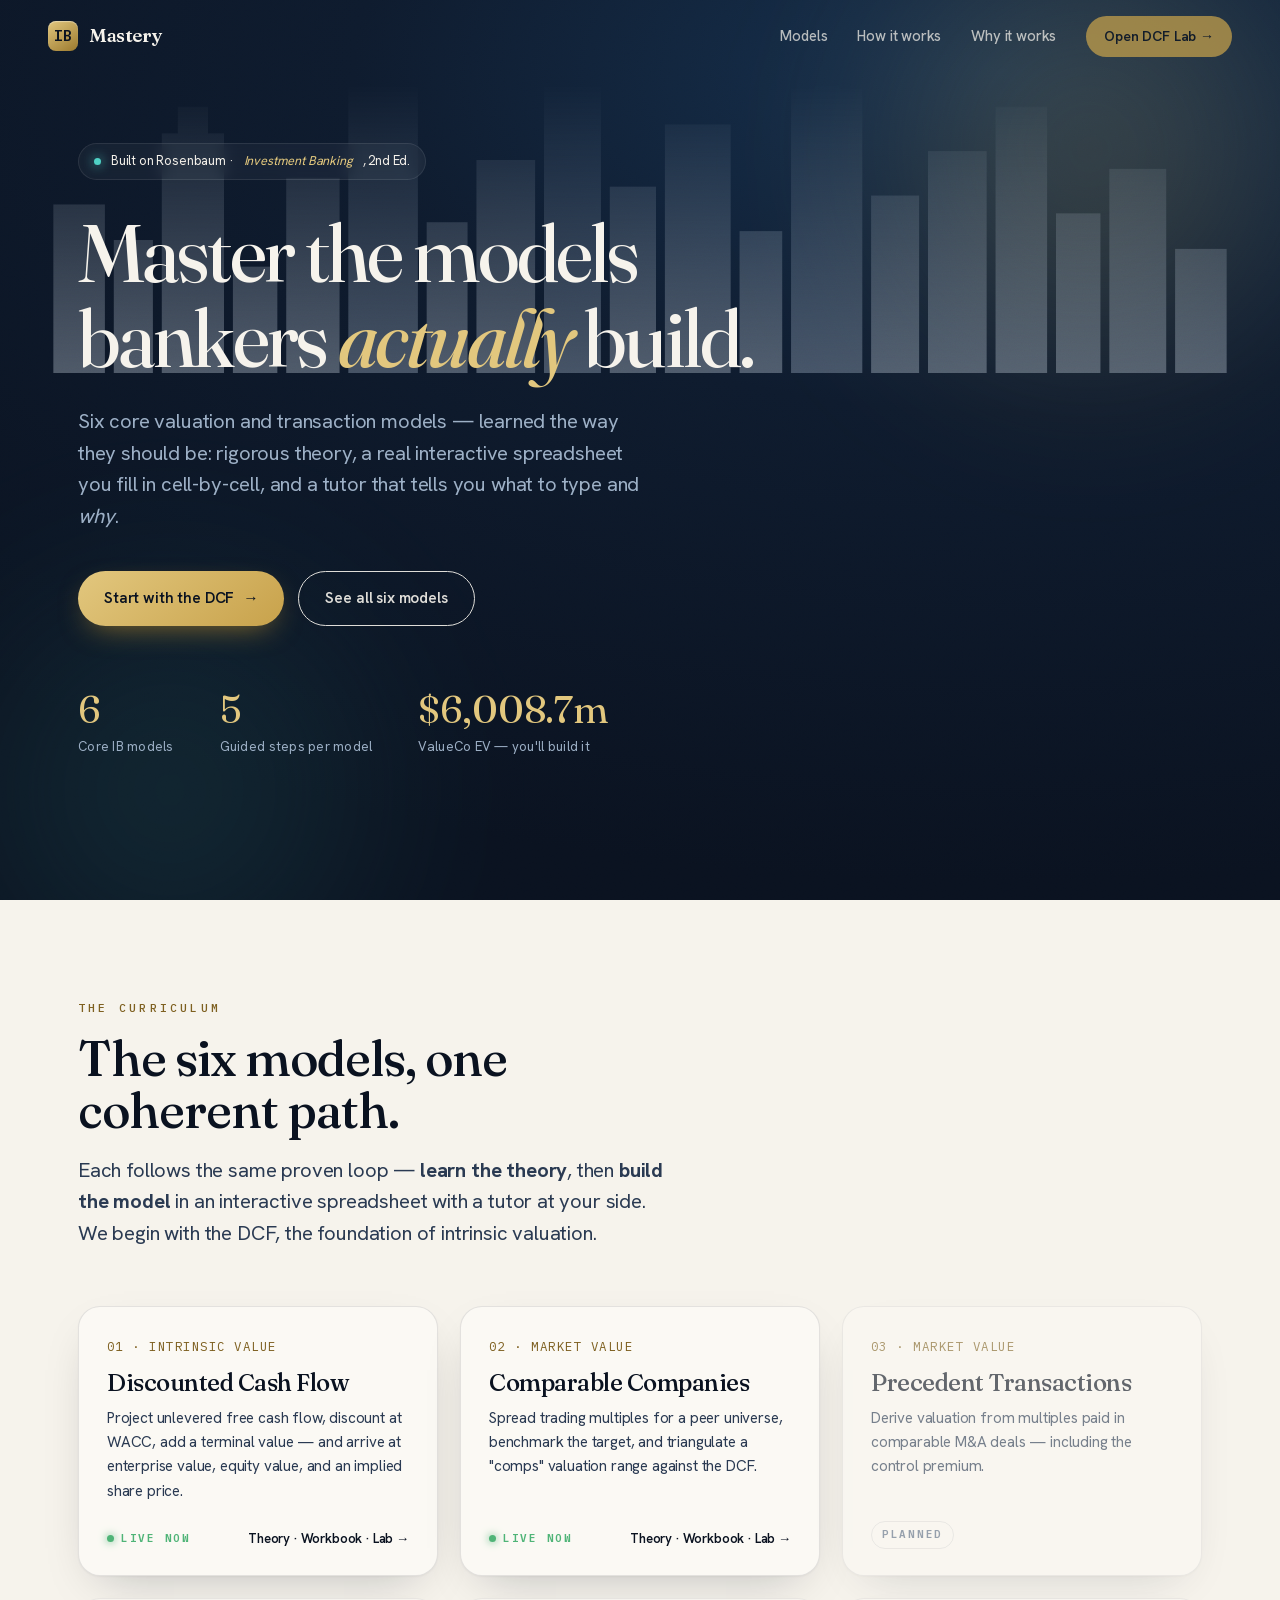
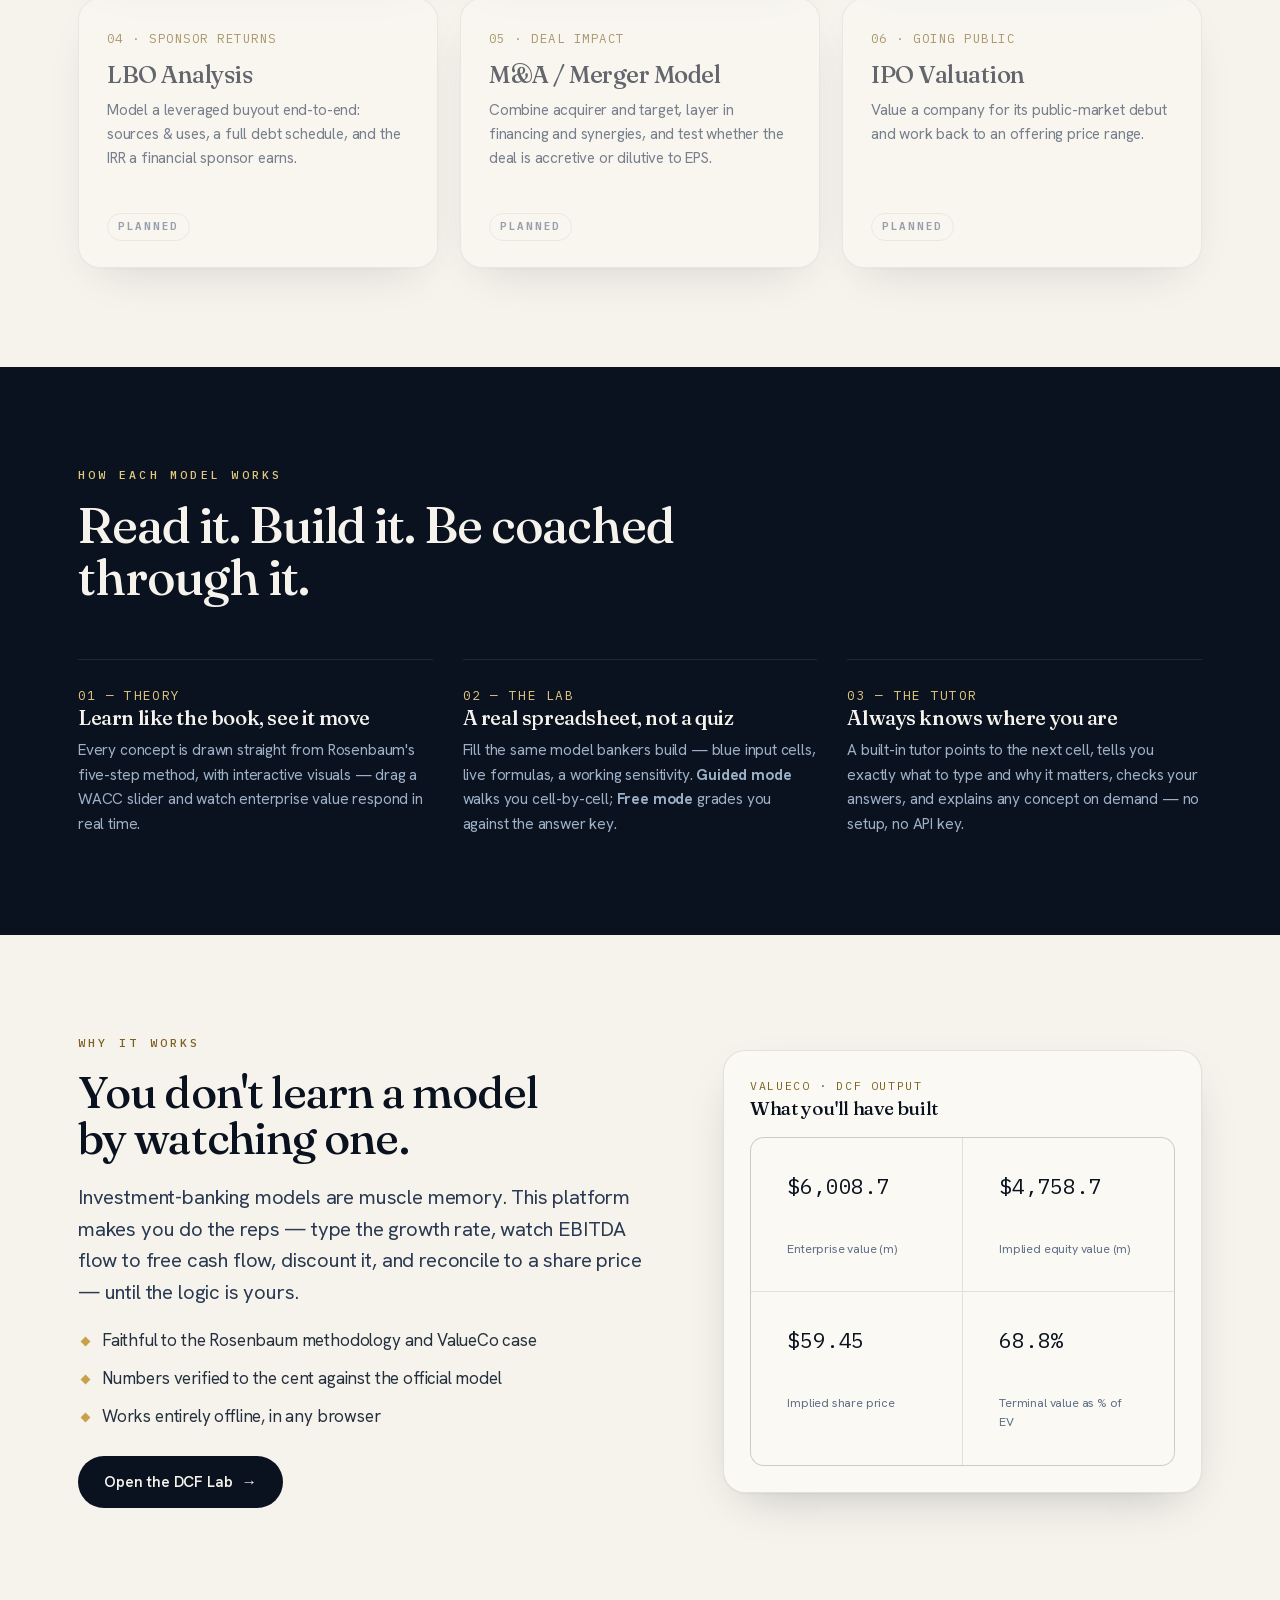
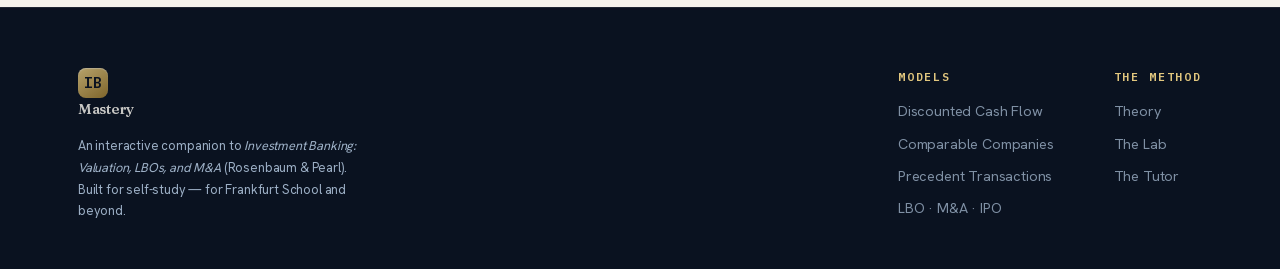
==== index.html @ d636195c "Publish ib-mastery-platform to GitHub Pages" ====
<!DOCTYPE html>
<html lang="en">
<head>
<meta charset="UTF-8" />
<meta name="viewport" content="width=device-width, initial-scale=1.0" />
<title>IB Mastery — Learn the Models of Investment Banking</title>
<meta name="description" content="An interactive way to master the six core investment-banking models from Rosenbaum — theory, a real interactive spreadsheet, and a built-in tutor." />
<link rel="stylesheet" href="assets/fonts/fonts.css">
<link rel="stylesheet" href="css/app.css">
<link rel="stylesheet" href="css/dcf.css">
</head>
<body>

<!-- NAV -->
<nav class="nav dark" id="nav">
  <a href="index.html" class="brand"><span class="mark">IB</span> Mastery</a>
  <div class="nav-links">
    <a href="#models">Models</a>
    <a href="#how">How it works</a>
    <a href="#about">Why it works</a>
    <a href="dcf.html" class="nav-cta">Open DCF Lab →</a>
  </div>
</nav>

<!-- HERO -->
<header class="hero">
  <div class="hero-glow g1"></div>
  <div class="hero-glow g2"></div>
  <!-- self-drawn financial-district skyline -->
  <svg class="hero-skyline" viewBox="0 0 1440 420" preserveAspectRatio="xMidYEnd slice" aria-hidden="true" style="opacity:.32">
    <g fill="#cfe0f2">
      <rect x="60"  y="230" width="58" height="190"/><rect x="128" y="270" width="44" height="150"/>
      <rect x="182" y="150" width="70" height="270"/><rect x="200" y="120" width="34" height="40"/>
      <rect x="262" y="300" width="50" height="120"/><rect x="322" y="200" width="60" height="220"/>
      <rect x="392" y="90"  width="78" height="330"/><rect x="420" y="50" width="22" height="50"/>
      <rect x="480" y="250" width="46" height="170"/><rect x="536" y="180" width="66" height="240"/>
      <rect x="612" y="40"  width="64" height="380"/><rect x="636" y="8" width="16" height="40"/>
      <rect x="686" y="210" width="52" height="210"/><rect x="748" y="140" width="74" height="280"/>
      <rect x="832" y="260" width="48" height="160"/><rect x="890" y="100" width="80" height="320"/>
      <rect x="916" y="64" width="28" height="44"/>
      <rect x="980" y="220" width="54" height="200"/><rect x="1044" y="170" width="66" height="250"/>
      <rect x="1120" y="120" width="58" height="300"/><rect x="1188" y="240" width="50" height="180"/>
      <rect x="1248" y="190" width="64" height="230"/><rect x="1322" y="280" width="58" height="140"/>
    </g>
    <g fill="#8fb4dc" opacity="0.5">
      <rect x="392" y="90" width="78" height="330"/><rect x="612" y="40" width="64" height="380"/>
      <rect x="890" y="100" width="80" height="320"/>
    </g>
  </svg>

  <div class="wrap">
    <div class="hero-tag reveal in"><span class="dot"></span> Built on Rosenbaum · <em style="font-style:italic;color:var(--gold-soft)">Investment Banking</em>, 2nd&nbsp;Ed.</div>
    <h1 class="display reveal in" data-delay="1">Master the models<br>bankers <em>actually</em> build.</h1>
    <p class="lead reveal in" data-delay="2">Six core valuation and transaction models — learned the way they should be: rigorous theory, a real interactive spreadsheet you fill in cell-by-cell, and a tutor that tells you what to type and <em>why</em>.</p>
    <div class="hero-actions reveal in" data-delay="3">
      <a href="dcf.html" class="btn btn-gold">Start with the DCF <span class="arrow">→</span></a>
      <a href="#models" class="btn btn-ghost">See all six models</a>
    </div>
    <div class="hero-stats reveal in" data-delay="4">
      <div class="hero-stat"><div class="n mono" data-count="6">6</div><div class="l">Core IB models</div></div>
      <div class="hero-stat"><div class="n mono" data-count="5">5</div><div class="l">Guided steps per model</div></div>
      <div class="hero-stat"><div class="n">$6,008.7m</div><div class="l">ValueCo EV — you'll build it</div></div>
    </div>
  </div>
</header>

<!-- MODELS -->
<section class="section" id="models">
  <div class="wrap">
    <div class="sec-head reveal">
      <div class="eyebrow">The curriculum</div>
      <h2>The six models, one coherent path.</h2>
      <p class="lead">Each follows the same proven loop — <strong>learn the theory</strong>, then <strong>build the model</strong> in an interactive spreadsheet with a tutor at your side. We begin with the DCF, the foundation of intrinsic valuation.</p>
    </div>

    <div class="grid-cards">
      <a class="card live reveal" href="dcf.html" data-delay="1">
        <div class="idx">01 · INTRINSIC VALUE</div>
        <h3>Discounted Cash Flow</h3>
        <p>Project unlevered free cash flow, discount at WACC, add a terminal value — and arrive at enterprise value, equity value, and an implied share price.</p>
        <div class="foot"><span class="tag-live">Live now</span><span>Theory · Workbook · Lab →</span></div>
      </a>
      <a class="card live reveal" href="comps.html" data-delay="2">
        <div class="idx">02 · MARKET VALUE</div>
        <h3>Comparable Companies</h3>
        <p>Spread trading multiples for a peer universe, benchmark the target, and triangulate a "comps" valuation range against the DCF.</p>
        <div class="foot"><span class="tag-live">Live now</span><span>Theory · Workbook · Lab →</span></div>
      </a>
      <div class="card soon reveal" data-delay="3">
        <div class="idx">03 · MARKET VALUE</div>
        <h3>Precedent Transactions</h3>
        <p>Derive valuation from multiples paid in comparable M&A deals — including the control premium.</p>
        <div class="foot"><span class="tag-soon">Planned</span></div>
      </div>
      <div class="card soon reveal" data-delay="4">
        <div class="idx">04 · SPONSOR RETURNS</div>
        <h3>LBO Analysis</h3>
        <p>Model a leveraged buyout end-to-end: sources & uses, a full debt schedule, and the IRR a financial sponsor earns.</p>
        <div class="foot"><span class="tag-soon">Planned</span></div>
      </div>
      <div class="card soon reveal" data-delay="5">
        <div class="idx">05 · DEAL IMPACT</div>
        <h3>M&A / Merger Model</h3>
        <p>Combine acquirer and target, layer in financing and synergies, and test whether the deal is accretive or dilutive to EPS.</p>
        <div class="foot"><span class="tag-soon">Planned</span></div>
      </div>
      <div class="card soon reveal" data-delay="6">
        <div class="idx">06 · GOING PUBLIC</div>
        <h3>IPO Valuation</h3>
        <p>Value a company for its public-market debut and work back to an offering price range.</p>
        <div class="foot"><span class="tag-soon">Planned</span></div>
      </div>
    </div>
  </div>
</section>

<!-- HOW IT WORKS (dark band) -->
<section class="section dark-band" id="how">
  <div class="wrap">
    <div class="sec-head reveal">
      <div class="eyebrow" style="color:var(--gold-soft)">How each model works</div>
      <h2>Read it. Build it. Be coached through it.</h2>
    </div>
    <div class="feat">
      <div class="item reveal" data-delay="1">
        <div class="num">01 — THEORY</div>
        <h4>Learn like the book, see it move</h4>
        <p>Every concept is drawn straight from Rosenbaum's five-step method, with interactive visuals — drag a WACC slider and watch enterprise value respond in real time.</p>
      </div>
      <div class="item reveal" data-delay="2">
        <div class="num">02 — THE LAB</div>
        <h4>A real spreadsheet, not a quiz</h4>
        <p>Fill the same model bankers build — blue input cells, live formulas, a working sensitivity. <strong>Guided mode</strong> walks you cell-by-cell; <strong>Free mode</strong> grades you against the answer key.</p>
      </div>
      <div class="item reveal" data-delay="3">
        <div class="num">03 — THE TUTOR</div>
        <h4>Always knows where you are</h4>
        <p>A built-in tutor points to the next cell, tells you exactly what to type and why it matters, checks your answers, and explains any concept on demand — no setup, no API key.</p>
      </div>
    </div>
  </div>
</section>

<!-- WHY / ABOUT -->
<section class="section" id="about">
  <div class="wrap" style="display:grid;grid-template-columns:1.1fr .9fr;gap:60px;align-items:center;">
    <div class="reveal">
      <div class="eyebrow">Why it works</div>
      <h2 style="font-size:clamp(1.9rem,3.6vw,2.8rem);margin:16px 0 20px;">You don't learn a model<br>by watching one.</h2>
      <p class="lead" style="margin-bottom:18px;">Investment-banking models are muscle memory. This platform makes you do the reps — type the growth rate, watch EBITDA flow to free cash flow, discount it, and reconcile to a share price — until the logic is yours.</p>
      <ul style="list-style:none;">
        <li style="position:relative;padding-left:24px;margin-bottom:11px;color:#25303f;"><span style="position:absolute;left:4px;top:11px;width:7px;height:7px;background:var(--gold);transform:rotate(45deg);"></span> Faithful to the Rosenbaum methodology and ValueCo case</li>
        <li style="position:relative;padding-left:24px;margin-bottom:11px;color:#25303f;"><span style="position:absolute;left:4px;top:11px;width:7px;height:7px;background:var(--gold);transform:rotate(45deg);"></span> Numbers verified to the cent against the official model</li>
        <li style="position:relative;padding-left:24px;margin-bottom:11px;color:#25303f;"><span style="position:absolute;left:4px;top:11px;width:7px;height:7px;background:var(--gold);transform:rotate(45deg);"></span> Works entirely offline, in any browser</li>
      </ul>
      <a href="dcf.html" class="btn btn-dark" style="margin-top:14px;">Open the DCF Lab <span class="arrow">→</span></a>
    </div>
    <div class="reveal" data-delay="2">
      <!-- candlestick / valuation motif -->
      <div class="widget" style="margin:0;">
        <div class="wh">ValueCo · DCF output</div>
        <h3 style="margin-bottom:18px;">What you'll have built</h3>
        <div class="valueco-strip" style="grid-template-columns:1fr 1fr;margin:0;">
          <div><div class="v">$6,008.7</div><div class="l">Enterprise value (m)</div></div>
          <div><div class="v">$4,758.7</div><div class="l">Implied equity value (m)</div></div>
          <div><div class="v">$59.45</div><div class="l">Implied share price</div></div>
          <div><div class="v">68.8%</div><div class="l">Terminal value as % of EV</div></div>
        </div>
      </div>
    </div>
  </div>
</section>

<!-- FOOTER -->
<footer class="footer" id="footer">
  <div class="wrap">
    <div>
      <a href="index.html" class="brand"><span class="mark">IB</span> Mastery</a>
      <small>An interactive companion to <em>Investment Banking: Valuation, LBOs, and M&A</em> (Rosenbaum & Pearl). Built for self-study — for Frankfurt School and beyond.</small>
    </div>
    <div class="cols">
      <div>
        <h5>Models</h5>
        <a href="dcf.html">Discounted Cash Flow</a>
        <a href="comps.html">Comparable Companies</a>
        <a href="#models">Precedent Transactions</a>
        <a href="#models">LBO · M&A · IPO</a>
      </div>
      <div>
        <h5>The method</h5>
        <a href="#how">Theory</a>
        <a href="#how">The Lab</a>
        <a href="#how">The Tutor</a>
      </div>
    </div>
  </div>
</footer>

<script src="js/site.js"></script>
</body>
</html>
---- assets/fonts/fonts.css ----
/* vietnamese */
@font-face {
  font-family: 'Fraunces';
  font-style: italic;
  font-weight: 400 500;
  font-display: swap;
  src: url(6NU58FyLNQOQZAnv9ZwNjucMHVn85Ni7emAe9lKqZTnbB-gzTK0K1ChjdfeQ7ZXk8kD6.woff2) format('woff2');
  unicode-range: U+0102-0103, U+0110-0111, U+0128-0129, U+0168-0169, U+01A0-01A1, U+01AF-01B0, U+0300-0301, U+0303-0304, U+0308-0309, U+0323, U+0329, U+1EA0-1EF9, U+20AB;
}
/* latin-ext */
@font-face {
  font-family: 'Fraunces';
  font-style: italic;
  font-weight: 400 500;
  font-display: swap;
  src: url(6NU58FyLNQOQZAnv9ZwNjucMHVn85Ni7emAe9lKqZTnbB-gzTK0K1ChjdPeQ7ZXk8kD6.woff2) format('woff2');
  unicode-range: U+0100-02BA, U+02BD-02C5, U+02C7-02CC, U+02CE-02D7, U+02DD-02FF, U+0304, U+0308, U+0329, U+1D00-1DBF, U+1E00-1E9F, U+1EF2-1EFF, U+2020, U+20A0-20AB, U+20AD-20C0, U+2113, U+2C60-2C7F, U+A720-A7FF;
}
/* latin */
@font-face {
  font-family: 'Fraunces';
  font-style: italic;
  font-weight: 400 500;
  font-display: swap;
  src: url(6NU58FyLNQOQZAnv9ZwNjucMHVn85Ni7emAe9lKqZTnbB-gzTK0K1ChjeveQ7ZXk8g.woff2) format('woff2');
  unicode-range: U+0000-00FF, U+0131, U+0152-0153, U+02BB-02BC, U+02C6, U+02DA, U+02DC, U+0304, U+0308, U+0329, U+2000-206F, U+20AC, U+2122, U+2191, U+2193, U+2212, U+2215, U+FEFF, U+FFFD;
}
/* vietnamese */
@font-face {
  font-family: 'Fraunces';
  font-style: normal;
  font-weight: 400 600;
  font-display: swap;
  src: url(6NU78FyLNQOQZAnv9bYEvDiIdE9Ea92uemAk_WBq8U_9v0c2Wa0KxCBTeP2Xz5fU8w.woff2) format('woff2');
  unicode-range: U+0102-0103, U+0110-0111, U+0128-0129, U+0168-0169, U+01A0-01A1, U+01AF-01B0, U+0300-0301, U+0303-0304, U+0308-0309, U+0323, U+0329, U+1EA0-1EF9, U+20AB;
}
/* latin-ext */
@font-face {
  font-family: 'Fraunces';
  font-style: normal;
  font-weight: 400 600;
  font-display: swap;
  src: url(6NU78FyLNQOQZAnv9bYEvDiIdE9Ea92uemAk_WBq8U_9v0c2Wa0KxCFTeP2Xz5fU8w.woff2) format('woff2');
  unicode-range: U+0100-02BA, U+02BD-02C5, U+02C7-02CC, U+02CE-02D7, U+02DD-02FF, U+0304, U+0308, U+0329, U+1D00-1DBF, U+1E00-1E9F, U+1EF2-1EFF, U+2020, U+20A0-20AB, U+20AD-20C0, U+2113, U+2C60-2C7F, U+A720-A7FF;
}
/* latin */
@font-face {
  font-family: 'Fraunces';
  font-style: normal;
  font-weight: 400 600;
  font-display: swap;
  src: url(6NU78FyLNQOQZAnv9bYEvDiIdE9Ea92uemAk_WBq8U_9v0c2Wa0KxC9TeP2Xz5c.woff2) format('woff2');
  unicode-range: U+0000-00FF, U+0131, U+0152-0153, U+02BB-02BC, U+02C6, U+02DA, U+02DC, U+0304, U+0308, U+0329, U+2000-206F, U+20AC, U+2122, U+2191, U+2193, U+2212, U+2215, U+FEFF, U+FFFD;
}
/* cyrillic-ext */
@font-face {
  font-family: 'Hanken Grotesk';
  font-style: normal;
  font-weight: 400;
  font-display: swap;
  src: url(ieVn2YZDLWuGJpnzaiwFXS9tYtpQ59CxCis4UvI.woff2) format('woff2');
  unicode-range: U+0460-052F, U+1C80-1C8A, U+20B4, U+2DE0-2DFF, U+A640-A69F, U+FE2E-FE2F;
}
/* vietnamese */
@font-face {
  font-family: 'Hanken Grotesk';
  font-style: normal;
  font-weight: 400;
  font-display: swap;
  src: url(ieVn2YZDLWuGJpnzaiwFXS9tYtpS59CxCis4UvI.woff2) format('woff2');
  unicode-range: U+0102-0103, U+0110-0111, U+0128-0129, U+0168-0169, U+01A0-01A1, U+01AF-01B0, U+0300-0301, U+0303-0304, U+0308-0309, U+0323, U+0329, U+1EA0-1EF9, U+20AB;
}
/* latin-ext */
@font-face {
  font-family: 'Hanken Grotesk';
  font-style: normal;
  font-weight: 400;
  font-display: swap;
  src: url(ieVn2YZDLWuGJpnzaiwFXS9tYtpT59CxCis4UvI.woff2) format('woff2');
  unicode-range: U+0100-02BA, U+02BD-02C5, U+02C7-02CC, U+02CE-02D7, U+02DD-02FF, U+0304, U+0308, U+0329, U+1D00-1DBF, U+1E00-1E9F, U+1EF2-1EFF, U+2020, U+20A0-20AB, U+20AD-20C0, U+2113, U+2C60-2C7F, U+A720-A7FF;
}
/* latin */
@font-face {
  font-family: 'Hanken Grotesk';
  font-style: normal;
  font-weight: 400;
  font-display: swap;
  src: url(ieVn2YZDLWuGJpnzaiwFXS9tYtpd59CxCis4.woff2) format('woff2');
  unicode-range: U+0000-00FF, U+0131, U+0152-0153, U+02BB-02BC, U+02C6, U+02DA, U+02DC, U+0304, U+0308, U+0329, U+2000-206F, U+20AC, U+2122, U+2191, U+2193, U+2212, U+2215, U+FEFF, U+FFFD;
}
/* cyrillic-ext */
@font-face {
  font-family: 'Hanken Grotesk';
  font-style: normal;
  font-weight: 500;
  font-display: swap;
  src: url(ieVn2YZDLWuGJpnzaiwFXS9tYtpQ59CxCis4UvI.woff2) format('woff2');
  unicode-range: U+0460-052F, U+1C80-1C8A, U+20B4, U+2DE0-2DFF, U+A640-A69F, U+FE2E-FE2F;
}
/* vietnamese */
@font-face {
  font-family: 'Hanken Grotesk';
  font-style: normal;
  font-weight: 500;
  font-display: swap;
  src: url(ieVn2YZDLWuGJpnzaiwFXS9tYtpS59CxCis4UvI.woff2) format('woff2');
  unicode-range: U+0102-0103, U+0110-0111, U+0128-0129, U+0168-0169, U+01A0-01A1, U+01AF-01B0, U+0300-0301, U+0303-0304, U+0308-0309, U+0323, U+0329, U+1EA0-1EF9, U+20AB;
}
/* latin-ext */
@font-face {
  font-family: 'Hanken Grotesk';
  font-style: normal;
  font-weight: 500;
  font-display: swap;
  src: url(ieVn2YZDLWuGJpnzaiwFXS9tYtpT59CxCis4UvI.woff2) format('woff2');
  unicode-range: U+0100-02BA, U+02BD-02C5, U+02C7-02CC, U+02CE-02D7, U+02DD-02FF, U+0304, U+0308, U+0329, U+1D00-1DBF, U+1E00-1E9F, U+1EF2-1EFF, U+2020, U+20A0-20AB, U+20AD-20C0, U+2113, U+2C60-2C7F, U+A720-A7FF;
}
/* latin */
@font-face {
  font-family: 'Hanken Grotesk';
  font-style: normal;
  font-weight: 500;
  font-display: swap;
  src: url(ieVn2YZDLWuGJpnzaiwFXS9tYtpd59CxCis4.woff2) format('woff2');
  unicode-range: U+0000-00FF, U+0131, U+0152-0153, U+02BB-02BC, U+02C6, U+02DA, U+02DC, U+0304, U+0308, U+0329, U+2000-206F, U+20AC, U+2122, U+2191, U+2193, U+2212, U+2215, U+FEFF, U+FFFD;
}
/* cyrillic-ext */
@font-face {
  font-family: 'Hanken Grotesk';
  font-style: normal;
  font-weight: 600;
  font-display: swap;
  src: url(ieVn2YZDLWuGJpnzaiwFXS9tYtpQ59CxCis4UvI.woff2) format('woff2');
  unicode-range: U+0460-052F, U+1C80-1C8A, U+20B4, U+2DE0-2DFF, U+A640-A69F, U+FE2E-FE2F;
}
/* vietnamese */
@font-face {
  font-family: 'Hanken Grotesk';
  font-style: normal;
  font-weight: 600;
  font-display: swap;
  src: url(ieVn2YZDLWuGJpnzaiwFXS9tYtpS59CxCis4UvI.woff2) format('woff2');
  unicode-range: U+0102-0103, U+0110-0111, U+0128-0129, U+0168-0169, U+01A0-01A1, U+01AF-01B0, U+0300-0301, U+0303-0304, U+0308-0309, U+0323, U+0329, U+1EA0-1EF9, U+20AB;
}
/* latin-ext */
@font-face {
  font-family: 'Hanken Grotesk';
  font-style: normal;
  font-weight: 600;
  font-display: swap;
  src: url(ieVn2YZDLWuGJpnzaiwFXS9tYtpT59CxCis4UvI.woff2) format('woff2');
  unicode-range: U+0100-02BA, U+02BD-02C5, U+02C7-02CC, U+02CE-02D7, U+02DD-02FF, U+0304, U+0308, U+0329, U+1D00-1DBF, U+1E00-1E9F, U+1EF2-1EFF, U+2020, U+20A0-20AB, U+20AD-20C0, U+2113, U+2C60-2C7F, U+A720-A7FF;
}
/* latin */
@font-face {
  font-family: 'Hanken Grotesk';
  font-style: normal;
  font-weight: 600;
  font-display: swap;
  src: url(ieVn2YZDLWuGJpnzaiwFXS9tYtpd59CxCis4.woff2) format('woff2');
  unicode-range: U+0000-00FF, U+0131, U+0152-0153, U+02BB-02BC, U+02C6, U+02DA, U+02DC, U+0304, U+0308, U+0329, U+2000-206F, U+20AC, U+2122, U+2191, U+2193, U+2212, U+2215, U+FEFF, U+FFFD;
}
/* cyrillic-ext */
@font-face {
  font-family: 'Hanken Grotesk';
  font-style: normal;
  font-weight: 700;
  font-display: swap;
  src: url(ieVn2YZDLWuGJpnzaiwFXS9tYtpQ59CxCis4UvI.woff2) format('woff2');
  unicode-range: U+0460-052F, U+1C80-1C8A, U+20B4, U+2DE0-2DFF, U+A640-A69F, U+FE2E-FE2F;
}
/* vietnamese */
@font-face {
  font-family: 'Hanken Grotesk';
  font-style: normal;
  font-weight: 700;
  font-display: swap;
  src: url(ieVn2YZDLWuGJpnzaiwFXS9tYtpS59CxCis4UvI.woff2) format('woff2');
  unicode-range: U+0102-0103, U+0110-0111, U+0128-0129, U+0168-0169, U+01A0-01A1, U+01AF-01B0, U+0300-0301, U+0303-0304, U+0308-0309, U+0323, U+0329, U+1EA0-1EF9, U+20AB;
}
/* latin-ext */
@font-face {
  font-family: 'Hanken Grotesk';
  font-style: normal;
  font-weight: 700;
  font-display: swap;
  src: url(ieVn2YZDLWuGJpnzaiwFXS9tYtpT59CxCis4UvI.woff2) format('woff2');
  unicode-range: U+0100-02BA, U+02BD-02C5, U+02C7-02CC, U+02CE-02D7, U+02DD-02FF, U+0304, U+0308, U+0329, U+1D00-1DBF, U+1E00-1E9F, U+1EF2-1EFF, U+2020, U+20A0-20AB, U+20AD-20C0, U+2113, U+2C60-2C7F, U+A720-A7FF;
}
/* latin */
@font-face {
  font-family: 'Hanken Grotesk';
  font-style: normal;
  font-weight: 700;
  font-display: swap;
  src: url(ieVn2YZDLWuGJpnzaiwFXS9tYtpd59CxCis4.woff2) format('woff2');
  unicode-range: U+0000-00FF, U+0131, U+0152-0153, U+02BB-02BC, U+02C6, U+02DA, U+02DC, U+0304, U+0308, U+0329, U+2000-206F, U+20AC, U+2122, U+2191, U+2193, U+2212, U+2215, U+FEFF, U+FFFD;
}
/* cyrillic-ext */
@font-face {
  font-family: 'IBM Plex Mono';
  font-style: normal;
  font-weight: 400;
  font-display: swap;
  src: url(-F63fjptAgt5VM-kVkqdyU8n1iIq131nj-otFQ.woff2) format('woff2');
  unicode-range: U+0460-052F, U+1C80-1C8A, U+20B4, U+2DE0-2DFF, U+A640-A69F, U+FE2E-FE2F;
}
/* cyrillic */
@font-face {
  font-family: 'IBM Plex Mono';
  font-style: normal;
  font-weight: 400;
  font-display: swap;
  src: url(-F63fjptAgt5VM-kVkqdyU8n1isq131nj-otFQ.woff2) format('woff2');
  unicode-range: U+0301, U+0400-045F, U+0490-0491, U+04B0-04B1, U+2116;
}
/* vietnamese */
@font-face {
  font-family: 'IBM Plex Mono';
  font-style: normal;
  font-weight: 400;
  font-display: swap;
  src: url(-F63fjptAgt5VM-kVkqdyU8n1iAq131nj-otFQ.woff2) format('woff2');
  unicode-range: U+0102-0103, U+0110-0111, U+0128-0129, U+0168-0169, U+01A0-01A1, U+01AF-01B0, U+0300-0301, U+0303-0304, U+0308-0309, U+0323, U+0329, U+1EA0-1EF9, U+20AB;
}
/* latin-ext */
@font-face {
  font-family: 'IBM Plex Mono';
  font-style: normal;
  font-weight: 400;
  font-display: swap;
  src: url(-F63fjptAgt5VM-kVkqdyU8n1iEq131nj-otFQ.woff2) format('woff2');
  unicode-range: U+0100-02BA, U+02BD-02C5, U+02C7-02CC, U+02CE-02D7, U+02DD-02FF, U+0304, U+0308, U+0329, U+1D00-1DBF, U+1E00-1E9F, U+1EF2-1EFF, U+2020, U+20A0-20AB, U+20AD-20C0, U+2113, U+2C60-2C7F, U+A720-A7FF;
}
/* latin */
@font-face {
  font-family: 'IBM Plex Mono';
  font-style: normal;
  font-weight: 400;
  font-display: swap;
  src: url(-F63fjptAgt5VM-kVkqdyU8n1i8q131nj-o.woff2) format('woff2');
  unicode-range: U+0000-00FF, U+0131, U+0152-0153, U+02BB-02BC, U+02C6, U+02DA, U+02DC, U+0304, U+0308, U+0329, U+2000-206F, U+20AC, U+2122, U+2191, U+2193, U+2212, U+2215, U+FEFF, U+FFFD;
}
/* cyrillic-ext */
@font-face {
  font-family: 'IBM Plex Mono';
  font-style: normal;
  font-weight: 500;
  font-display: swap;
  src: url(-F6qfjptAgt5VM-kVkqdyU8n3twJwl1FgsAXHNlYzg.woff2) format('woff2');
  unicode-range: U+0460-052F, U+1C80-1C8A, U+20B4, U+2DE0-2DFF, U+A640-A69F, U+FE2E-FE2F;
}
/* cyrillic */
@font-face {
  font-family: 'IBM Plex Mono';
  font-style: normal;
  font-weight: 500;
  font-display: swap;
  src: url(-F6qfjptAgt5VM-kVkqdyU8n3twJwlRFgsAXHNlYzg.woff2) format('woff2');
  unicode-range: U+0301, U+0400-045F, U+0490-0491, U+04B0-04B1, U+2116;
}
/* vietnamese */
@font-face {
  font-family: 'IBM Plex Mono';
  font-style: normal;
  font-weight: 500;
  font-display: swap;
  src: url(-F6qfjptAgt5VM-kVkqdyU8n3twJwl9FgsAXHNlYzg.woff2) format('woff2');
  unicode-range: U+0102-0103, U+0110-0111, U+0128-0129, U+0168-0169, U+01A0-01A1, U+01AF-01B0, U+0300-0301, U+0303-0304, U+0308-0309, U+0323, U+0329, U+1EA0-1EF9, U+20AB;
}
/* latin-ext */
@font-face {
  font-family: 'IBM Plex Mono';
  font-style: normal;
  font-weight: 500;
  font-display: swap;
  src: url(-F6qfjptAgt5VM-kVkqdyU8n3twJwl5FgsAXHNlYzg.woff2) format('woff2');
  unicode-range: U+0100-02BA, U+02BD-02C5, U+02C7-02CC, U+02CE-02D7, U+02DD-02FF, U+0304, U+0308, U+0329, U+1D00-1DBF, U+1E00-1E9F, U+1EF2-1EFF, U+2020, U+20A0-20AB, U+20AD-20C0, U+2113, U+2C60-2C7F, U+A720-A7FF;
}
/* latin */
@font-face {
  font-family: 'IBM Plex Mono';
  font-style: normal;
  font-weight: 500;
  font-display: swap;
  src: url(-F6qfjptAgt5VM-kVkqdyU8n3twJwlBFgsAXHNk.woff2) format('woff2');
  unicode-range: U+0000-00FF, U+0131, U+0152-0153, U+02BB-02BC, U+02C6, U+02DA, U+02DC, U+0304, U+0308, U+0329, U+2000-206F, U+20AC, U+2122, U+2191, U+2193, U+2212, U+2215, U+FEFF, U+FFFD;
}
/* cyrillic-ext */
@font-face {
  font-family: 'IBM Plex Mono';
  font-style: normal;
  font-weight: 600;
  font-display: swap;
  src: url(-F6qfjptAgt5VM-kVkqdyU8n3vAOwl1FgsAXHNlYzg.woff2) format('woff2');
  unicode-range: U+0460-052F, U+1C80-1C8A, U+20B4, U+2DE0-2DFF, U+A640-A69F, U+FE2E-FE2F;
}
/* cyrillic */
@font-face {
  font-family: 'IBM Plex Mono';
  font-style: normal;
  font-weight: 600;
  font-display: swap;
  src: url(-F6qfjptAgt5VM-kVkqdyU8n3vAOwlRFgsAXHNlYzg.woff2) format('woff2');
  unicode-range: U+0301, U+0400-045F, U+0490-0491, U+04B0-04B1, U+2116;
}
/* vietnamese */
@font-face {
  font-family: 'IBM Plex Mono';
  font-style: normal;
  font-weight: 600;
  font-display: swap;
  src: url(-F6qfjptAgt5VM-kVkqdyU8n3vAOwl9FgsAXHNlYzg.woff2) format('woff2');
  unicode-range: U+0102-0103, U+0110-0111, U+0128-0129, U+0168-0169, U+01A0-01A1, U+01AF-01B0, U+0300-0301, U+0303-0304, U+0308-0309, U+0323, U+0329, U+1EA0-1EF9, U+20AB;
}
/* latin-ext */
@font-face {
  font-family: 'IBM Plex Mono';
  font-style: normal;
  font-weight: 600;
  font-display: swap;
  src: url(-F6qfjptAgt5VM-kVkqdyU8n3vAOwl5FgsAXHNlYzg.woff2) format('woff2');
  unicode-range: U+0100-02BA, U+02BD-02C5, U+02C7-02CC, U+02CE-02D7, U+02DD-02FF, U+0304, U+0308, U+0329, U+1D00-1DBF, U+1E00-1E9F, U+1EF2-1EFF, U+2020, U+20A0-20AB, U+20AD-20C0, U+2113, U+2C60-2C7F, U+A720-A7FF;
}
/* latin */
@font-face {
  font-family: 'IBM Plex Mono';
  font-style: normal;
  font-weight: 600;
  font-display: swap;
  src: url(-F6qfjptAgt5VM-kVkqdyU8n3vAOwlBFgsAXHNk.woff2) format('woff2');
  unicode-range: U+0000-00FF, U+0131, U+0152-0153, U+02BB-02BC, U+02C6, U+02DA, U+02DC, U+0304, U+0308, U+0329, U+2000-206F, U+20AC, U+2122, U+2191, U+2193, U+2212, U+2215, U+FEFF, U+FFFD;
}
---- css/app.css ----
/* ============================================================================
   IB MASTERY — Design System
   Aesthetic: Institutional finance / editorial. Deep midnight navy paper,
   champagne-gold accent, cool slate, signal cyan for "live" data.
   Type: Fraunces (display serif) · Hanken Grotesk (UI/body) · IBM Plex Mono (figures)
   ========================================================================== */

:root {
  /* Core palette */
  --ink:        #0A1220;   /* near-black navy */
  --navy:       #0E1B2E;   /* deep panel navy */
  --navy-2:     #13263E;   /* raised navy */
  --slate:      #2A3A52;
  --slate-soft: #5C6E86;
  --mist:       #9DB0C6;
  --paper:      #F6F3EC;   /* warm paper */
  --paper-2:    #FBF9F4;
  --line:       rgba(255,255,255,0.09);
  --line-dk:    rgba(10,18,32,0.10);

  /* Accents */
  --gold:       #C8A24B;   /* champagne gold */
  --gold-soft:  #E2C77E;
  --gold-deep:  #9C7A2E;
  --gold-text:  #7E6020;   /* AA-contrast gold (5.3:1 on paper) for small text labels */
  --cyan:       #4FD1C5;   /* signal / live data */
  --green:      #4FB477;   /* correct */
  --red:        #E0605E;   /* incorrect */
  --blue-input: #155CC2;   /* "input cell" blue, Excel convention */

  /* Type */
  --f-display: "Fraunces", "Iowan Old Style", Georgia, serif;
  --f-body:    "Hanken Grotesk", -apple-system, "Helvetica Neue", sans-serif;
  --f-mono:    "IBM Plex Mono", "SF Mono", ui-monospace, monospace;

  /* Spacing & motion */
  --r-sm: 8px;  --r-md: 14px;  --r-lg: 22px;  --r-xl: 32px;
  --ease: cubic-bezier(0.22, 0.61, 0.36, 1);
  --ease-out: cubic-bezier(0.16, 1, 0.3, 1);
  --maxw: 1180px;
  --shadow-card: 0 1px 2px rgba(8,15,30,.04), 0 18px 48px -22px rgba(8,15,30,.28);
  --shadow-float: 0 30px 80px -30px rgba(8,15,30,.55);
}

* { box-sizing: border-box; margin: 0; padding: 0; }
html { scroll-behavior: smooth; -webkit-text-size-adjust: 100%; }
body {
  font-family: var(--f-body);
  background: var(--paper);
  color: var(--ink);
  line-height: 1.6;
  font-size: 17px;
  letter-spacing: -0.01em;
  -webkit-font-smoothing: antialiased;
  text-rendering: optimizeLegibility;
  overflow-x: hidden;
}
img { max-width: 100%; display: block; }
a { color: inherit; text-decoration: none; }
::selection { background: var(--gold); color: var(--ink); }
:focus-visible { outline: 2px solid var(--cyan); outline-offset: 2px; border-radius: 2px; }

/* Scrollbar */
::-webkit-scrollbar { width: 11px; height: 11px; }
::-webkit-scrollbar-track { background: transparent; }
::-webkit-scrollbar-thumb { background: var(--slate-soft); border-radius: 20px; border: 3px solid var(--paper); }

/* ---- Typography ------------------------------------------------------- */
h1,h2,h3,h4 { font-family: var(--f-display); font-weight: 500; line-height: 1.04; letter-spacing: -0.02em; }
.display { font-size: clamp(2.6rem, 6.4vw, 5.4rem); font-weight: 460; letter-spacing: -0.035em; }
.eyebrow {
  font-family: var(--f-mono); font-size: .72rem; letter-spacing: .28em;
  text-transform: uppercase; color: var(--gold-text); font-weight: 500;
}
.mono { font-family: var(--f-mono); font-variant-numeric: tabular-nums; }
.lead { font-size: clamp(1.05rem,1.6vw,1.32rem); color: var(--slate); line-height: 1.55; }

/* ---- Layout ----------------------------------------------------------- */
.wrap { width: 100%; max-width: var(--maxw); margin: 0 auto; padding: 0 28px; }
.section { padding: clamp(64px, 11vh, 140px) 0; }
.center { text-align: center; }

/* ---- Top navigation --------------------------------------------------- */
.nav {
  position: fixed; top: 0; left: 0; right: 0; z-index: 100;
  display: flex; align-items: center; justify-content: space-between;
  padding: 16px clamp(20px, 4vw, 48px);
  transition: background .4s var(--ease), border-color .4s, backdrop-filter .4s;
  border-bottom: 1px solid transparent;
}
.nav.scrolled {
  background: rgba(246,243,236,.82); backdrop-filter: saturate(180%) blur(20px);
  border-bottom: 1px solid var(--line-dk);
}
.nav.dark { color: var(--paper); }
.nav.dark.scrolled { background: rgba(10,18,32,.72); border-bottom: 1px solid var(--line); }
.brand { display: flex; align-items: center; gap: 11px; font-family: var(--f-display); font-size: 1.18rem; font-weight: 600; letter-spacing: -.02em; }
.brand .mark {
  width: 30px; height: 30px; border-radius: 8px; display: grid; place-items: center;
  background: linear-gradient(145deg, var(--gold-soft), var(--gold-deep));
  color: var(--ink); font-family: var(--f-mono); font-weight: 700; font-size: .92rem;
  box-shadow: inset 0 1px 1px rgba(255,255,255,.4);
}
.nav-links { display: flex; gap: 30px; align-items: center; font-size: .92rem; font-weight: 500; }
.nav-links a { opacity: .72; transition: opacity .2s; }
.nav-links a:hover { opacity: 1; }
.nav-cta {
  padding: 9px 18px; border-radius: 100px; background: var(--ink); color: var(--paper);
  font-weight: 600; font-size: .88rem; transition: transform .2s var(--ease), box-shadow .2s;
}
.nav.dark .nav-cta { background: var(--gold); color: var(--ink); }
.nav-cta:hover { transform: translateY(-1px); box-shadow: 0 8px 20px -8px rgba(0,0,0,.4); }

/* ---- Buttons ---------------------------------------------------------- */
.btn {
  display: inline-flex; align-items: center; gap: 9px; cursor: pointer; border: none;
  font-family: var(--f-body); font-weight: 600; font-size: .96rem; letter-spacing: -.01em;
  padding: 14px 26px; border-radius: 100px; transition: transform .22s var(--ease), box-shadow .22s, background .22s;
}
.btn-gold { background: linear-gradient(140deg, var(--gold-soft), var(--gold)); color: var(--ink); box-shadow: 0 10px 30px -12px var(--gold-deep); }
.btn-gold:hover { transform: translateY(-2px); box-shadow: 0 16px 40px -14px var(--gold-deep); }
.btn-dark { background: var(--ink); color: var(--paper); }
.btn-dark:hover { transform: translateY(-2px); box-shadow: var(--shadow-float); }
.btn-ghost { background: transparent; color: currentColor; border: 1px solid currentColor; opacity: .9; }
.btn-ghost:hover { background: rgba(0,0,0,.05); opacity: 1; }
.btn .arrow { transition: transform .25s var(--ease); }
.btn:hover .arrow { transform: translateX(4px); }

/* ============================ HERO (dark) ============================== */
.hero {
  position: relative; min-height: 100vh; display: flex; align-items: center;
  background: radial-gradient(120% 90% at 78% 8%, #16314f 0%, var(--navy) 42%, var(--ink) 100%);
  color: var(--paper); overflow: hidden;
}
.hero::after { /* grain */
  content: ""; position: absolute; inset: 0; pointer-events: none; opacity: .05; mix-blend-mode: overlay;
  background-image: url("data:image/svg+xml,%3Csvg xmlns='http://www.w3.org/2000/svg' width='160' height='160'%3E%3Cfilter id='n'%3E%3CfeTurbulence type='fractalNoise' baseFrequency='0.85' numOctaves='3'/%3E%3C/filter%3E%3Crect width='100%25' height='100%25' filter='url(%23n)'/%3E%3C/svg%3E");
}
.hero-skyline {
  position: absolute; inset: 0; background-size: cover; background-position: center bottom;
  opacity: .26; mask-image: linear-gradient(to top, #000 0%, transparent 78%);
  -webkit-mask-image: linear-gradient(to top, #000 0%, transparent 78%);
  filter: saturate(.6) contrast(1.05);
}
.hero-glow { position: absolute; width: 620px; height: 620px; border-radius: 50%; filter: blur(80px); opacity: .5; }
.hero-glow.g1 { background: radial-gradient(circle, rgba(200,162,75,.5), transparent 65%); top: -160px; right: -120px; }
.hero-glow.g2 { background: radial-gradient(circle, rgba(79,209,197,.28), transparent 65%); bottom: -200px; left: -140px; }
.hero .wrap { position: relative; z-index: 2; }
.hero-tag {
  display: inline-flex; align-items: center; gap: 10px; padding: 7px 15px; border-radius: 100px;
  border: 1px solid var(--line); background: rgba(255,255,255,.04); font-size: .8rem; margin-bottom: 30px;
  backdrop-filter: blur(8px);
}
.hero-tag .dot { width: 7px; height: 7px; border-radius: 50%; background: var(--cyan); box-shadow: 0 0 12px var(--cyan); animation: pulse 2.4s infinite; }
@keyframes pulse { 0%,100%{opacity:1} 50%{opacity:.35} }
.hero h1 { max-width: 14ch; margin-bottom: 26px; }
.hero h1 em { font-style: italic; color: var(--gold-soft); }
.hero .lead { color: var(--mist); max-width: 52ch; margin-bottom: 38px; }
.hero-actions { display: flex; gap: 14px; flex-wrap: wrap; }
.hero-stats { display: flex; gap: 46px; margin-top: 64px; flex-wrap: wrap; }
.hero-stat .n { font-family: var(--f-display); font-size: 2.4rem; color: var(--gold-soft); line-height: 1; }
.hero-stat .l { font-size: .82rem; color: var(--mist); margin-top: 8px; letter-spacing: .02em; }

/* Reveal animation utility */
.reveal { opacity: 0; transform: translateY(26px); transition: opacity .9s var(--ease-out), transform .9s var(--ease-out); }
.reveal.in { opacity: 1; transform: none; }
[data-delay="1"]{transition-delay:.08s}[data-delay="2"]{transition-delay:.16s}
[data-delay="3"]{transition-delay:.24s}[data-delay="4"]{transition-delay:.32s}
[data-delay="5"]{transition-delay:.4s}[data-delay="6"]{transition-delay:.48s}

/* ============================ MODEL CARDS ============================== */
.sec-head { max-width: 60ch; margin-bottom: 56px; }
.sec-head h2 { font-size: clamp(2rem, 4vw, 3.1rem); margin: 16px 0 18px; }
.grid-cards { display: grid; grid-template-columns: repeat(3, 1fr); gap: 22px; }
.card {
  position: relative; background: var(--paper-2); border: 1px solid var(--line-dk); border-radius: var(--r-lg);
  padding: 30px 28px 26px; overflow: hidden; transition: transform .35s var(--ease), box-shadow .35s, border-color .35s;
  box-shadow: var(--shadow-card); display: flex; flex-direction: column; min-height: 270px;
}
.card.live { cursor: pointer; }
.card.live:hover { transform: translateY(-6px); box-shadow: 0 30px 60px -28px rgba(8,15,30,.4); border-color: rgba(200,162,75,.5); }
.card.soon { opacity: .62; }
.card .idx { font-family: var(--f-mono); font-size: .78rem; color: var(--gold-text); letter-spacing: .12em; }
.card h3 { font-size: 1.5rem; margin: 14px 0 10px; }
.card p { font-size: .95rem; color: var(--slate); flex: 1; }
.card .foot { display: flex; align-items: center; justify-content: space-between; margin-top: 20px; font-size: .82rem; font-weight: 600; }
.tag-soon { font-family: var(--f-mono); font-size: .68rem; letter-spacing: .16em; text-transform: uppercase; color: var(--slate-soft); border: 1px solid var(--line-dk); padding: 4px 10px; border-radius: 100px; }
.tag-live { font-family: var(--f-mono); font-size: .68rem; letter-spacing: .16em; text-transform: uppercase; color: var(--green); display: inline-flex; gap: 7px; align-items: center; }
.tag-live::before { content: ""; width: 7px; height: 7px; border-radius: 50%; background: var(--green); box-shadow: 0 0 8px var(--green); }
.card-glyph { position: absolute; top: 20px; right: 22px; width: 42px; height: 42px; opacity: .9; }

.dark-band { background: var(--ink); color: var(--paper); }
.dark-band .sec-head h2 { color: var(--paper); }
.dark-band .lead { color: var(--mist); }

/* Feature rows */
.feat { display: grid; grid-template-columns: repeat(3,1fr); gap: 30px; }
.feat .item { padding-top: 26px; border-top: 1px solid var(--line); }
.dark-band .feat .item { border-color: var(--line); }
.feat .item h4 { font-size: 1.28rem; margin-bottom: 10px; }
.feat .item p { color: var(--mist); font-size: .96rem; }
.feat .num { font-family: var(--f-mono); font-size: .8rem; color: var(--gold-soft); letter-spacing: .1em; }

/* Footer */
.footer { background: var(--ink); color: var(--mist); padding: 60px 0 40px; border-top: 1px solid var(--line); }
.footer .wrap { display: flex; justify-content: space-between; gap: 30px; flex-wrap: wrap; align-items: flex-start; }
.footer .brand { color: var(--paper); margin-bottom: 14px; }
.footer small { font-size: .8rem; line-height: 1.7; display: block; max-width: 40ch; }
.footer .cols { display: flex; gap: 60px; flex-wrap: wrap; }
.footer h5 { font-family: var(--f-mono); font-size: .72rem; letter-spacing: .16em; text-transform: uppercase; color: var(--gold-soft); margin-bottom: 14px; }
.footer a { display: block; font-size: .9rem; margin-bottom: 9px; opacity: .8; }
.footer a:hover { opacity: 1; color: var(--paper); }

/* ---- Responsive ------------------------------------------------------- */
@media (max-width: 900px) {
  .grid-cards, .feat { grid-template-columns: 1fr 1fr; }
  .nav-links a:not(.nav-cta) { display: none; }
}
@media (max-width: 620px) {
  body { font-size: 16px; }
  .grid-cards, .feat { grid-template-columns: 1fr; }
  .hero-stats { gap: 28px; }
  .wrap { padding: 0 20px; }
}

/* ---- Reduced motion ---- */
@media (prefers-reduced-motion: reduce) {
  *, *::before, *::after {
    animation-duration: .001ms !important;
    animation-iteration-count: 1 !important;
    transition-duration: .001ms !important;
    scroll-behavior: auto !important;
  }
  .reveal { opacity: 1 !important; transform: none !important; }
}
---- css/dcf.css ----
/* ============================================================================
   DCF MODULE — theory reader, interactive spreadsheet, AI tutor
   ========================================================================== */

/* Sub-nav / module tabs */
.mod-bar {
  position: fixed; top: 0; left: 0; right: 0; z-index: 90;
  background: rgba(10,18,32,.86); backdrop-filter: blur(18px) saturate(160%);
  border-bottom: 1px solid var(--line); color: var(--paper);
}
.mod-bar .row { display: flex; align-items: center; justify-content: space-between; padding: 12px clamp(20px,4vw,48px); gap: 20px; }
.mod-title { display: flex; align-items: center; gap: 13px; font-family: var(--f-display); font-size: 1.06rem; }
.mod-title .back { width: 32px; height: 32px; border-radius: 9px; border: 1px solid var(--line); display: grid; place-items: center; transition: background .2s; }
.mod-title .back:hover { background: rgba(255,255,255,.08); }
.mod-title .chip { font-family: var(--f-mono); font-size: .66rem; letter-spacing: .14em; color: var(--gold-soft); border: 1px solid rgba(200,162,75,.4); padding: 3px 8px; border-radius: 6px; }
.mod-tabs { display: flex; gap: 4px; background: rgba(255,255,255,.05); padding: 4px; border-radius: 100px; }
.mod-tabs button {
  font-family: var(--f-body); font-weight: 600; font-size: .86rem; color: var(--mist); cursor: pointer;
  background: transparent; border: none; padding: 8px 20px; border-radius: 100px; transition: all .25s var(--ease);
}
.mod-tabs button.active { background: var(--gold); color: var(--ink); }
.mod-tabs button:not(.active):hover { color: var(--paper); }

/* Progress meter */
.mod-progress { height: 2px; background: rgba(255,255,255,.08); }
.mod-progress .bar { height: 100%; width: 0; background: linear-gradient(90deg, var(--gold-soft), var(--cyan)); transition: width .4s var(--ease); }

main.module { padding-top: 96px; }
.pane { display: none; }
.pane.active { display: block; animation: fade .5s var(--ease-out); }
@keyframes fade { from { opacity: 0; transform: translateY(10px); } to { opacity: 1; } }

/* ====================== THEORY READER ====================== */
.theory { max-width: 820px; margin: 0 auto; padding: 30px 28px 120px; }
.theory .lede { font-family: var(--f-display); font-size: clamp(1.5rem,3vw,2.1rem); line-height: 1.28; color: var(--ink); margin: 10px 0 40px; font-weight: 420; }
.theory .lede em { font-style: italic; color: var(--gold-deep); }

.step-rail { display: flex; gap: 8px; margin: 0 auto 50px; max-width: 820px; padding: 0 28px; flex-wrap: wrap; }
.step-pill {
  flex: 1; min-width: 120px; padding: 12px 14px; border-radius: var(--r-md); border: 1px solid var(--line-dk);
  background: var(--paper-2); cursor: pointer; transition: all .25s var(--ease);
  text-align: left; font-family: inherit; color: inherit;
}
.step-pill:focus-visible { outline: 2px solid var(--gold); outline-offset: 2px; }
.cell-input input:focus-visible { outline: 2px solid var(--gold); outline-offset: -2px; }
.step-pill .k { font-family: var(--f-mono); font-size: .68rem; color: var(--gold-text); letter-spacing: .1em; }
.step-pill .t { font-size: .82rem; font-weight: 600; margin-top: 4px; line-height: 1.25; }
.step-pill:hover, .step-pill.on { border-color: var(--gold); box-shadow: 0 8px 24px -14px var(--gold-deep); transform: translateY(-2px); }

.chapter { scroll-margin-top: 120px; margin-bottom: 70px; }
.chapter > .kicker { display: flex; align-items: center; gap: 14px; margin-bottom: 20px; }
.chapter .step-no {
  width: 46px; height: 46px; flex: none; border-radius: 12px; display: grid; place-items: center;
  background: linear-gradient(145deg, var(--navy-2), var(--ink)); color: var(--gold-soft);
  font-family: var(--f-display); font-size: 1.3rem;
}
.chapter h2 { font-size: clamp(1.7rem,3.4vw,2.5rem); }
.chapter h3 { font-size: 1.3rem; margin: 34px 0 12px; }
.chapter p { margin-bottom: 18px; color: #25303f; }
.chapter p strong { color: var(--ink); }
.theory ul { margin: 0 0 20px 4px; list-style: none; }
.theory ul li { position: relative; padding-left: 24px; margin-bottom: 11px; color: #25303f; }
.theory ul li::before { content: ""; position: absolute; left: 4px; top: 11px; width: 7px; height: 7px; border-radius: 2px; background: var(--gold); transform: rotate(45deg); }

/* Formula block */
.formula {
  background: var(--ink); color: var(--paper); border-radius: var(--r-md); padding: 22px 26px; margin: 24px 0;
  font-family: var(--f-mono); font-size: 1.02rem; position: relative; overflow-x: auto;
  border: 1px solid var(--line); box-shadow: var(--shadow-card);
}
.formula .lbl { font-size: .66rem; letter-spacing: .18em; text-transform: uppercase; color: var(--gold-soft); margin-bottom: 12px; }
.formula .eq { font-size: 1.12rem; line-height: 1.9; }
.formula .eq .v { color: var(--cyan); }
/* KaTeX inside formula blocks: left-aligned, paper-coloured, comfortable size */
.formula .katex-display { margin: .25em 0; text-align: left; overflow-x: auto; overflow-y: hidden; padding-bottom: 2px; }
.formula .katex-display > .katex { text-align: left; white-space: nowrap; }
.formula .katex { color: var(--paper); font-size: 1.3em; }
.formula .note { color: var(--mist); font-size: .82rem; margin-top: 12px; font-family: var(--f-body); }

/* Callout / "Banker's note" */
.callout { border-left: 3px solid var(--gold); background: linear-gradient(100deg, rgba(200,162,75,.09), transparent); padding: 18px 22px; border-radius: 0 var(--r-md) var(--r-md) 0; margin: 24px 0; }
.callout .h { font-family: var(--f-mono); font-size: .7rem; letter-spacing: .16em; text-transform: uppercase; color: var(--gold-text); margin-bottom: 8px; display: flex; align-items: center; gap: 8px; }
.callout p { margin: 0; font-size: .96rem; }
.cite { font-family: var(--f-mono); font-size: .72rem; color: var(--slate-soft); margin-top: 6px; }

/* Numbers panel inside theory (ValueCo data) */
.valueco-strip { display: grid; grid-template-columns: repeat(4,1fr); gap: 1px; background: var(--line-dk); border: 1px solid var(--line-dk); border-radius: var(--r-md); overflow: hidden; margin: 24px 0; }
.valueco-strip div { background: var(--paper-2); padding: 16px 18px; }
.valueco-strip .v { font-family: var(--f-mono); font-size: 1.32rem; color: var(--ink); font-variant-numeric: tabular-nums; }
.valueco-strip .l { font-size: .76rem; color: var(--slate-soft); margin-top: 4px; }

/* Mini interactive widgets in theory */
.widget { background: var(--paper-2); border: 1px solid var(--line-dk); border-radius: var(--r-lg); padding: 26px; margin: 30px 0; box-shadow: var(--shadow-card); }
.widget .wh { font-family: var(--f-mono); font-size: .72rem; letter-spacing: .14em; text-transform: uppercase; color: var(--gold-text); margin-bottom: 4px; }
.widget h3 { font-size: 1.2rem; margin-bottom: 18px; }
.slider-row { display: flex; align-items: center; gap: 16px; margin: 14px 0; }
.slider-row label { width: 150px; font-size: .9rem; font-weight: 600; }
.slider-row input[type=range] { flex: 1; accent-color: var(--gold); height: 4px; }
.slider-row .out { width: 84px; text-align: right; font-family: var(--f-mono); font-size: 1rem; color: var(--blue-input); }
.widget .result { margin-top: 18px; padding: 18px; background: var(--ink); color: var(--paper); border-radius: var(--r-md); display: flex; justify-content: space-between; align-items: center; }
.widget .result .rl { font-size: .82rem; color: var(--mist); }
.widget .result .rv { font-family: var(--f-display); font-size: 2rem; color: var(--gold-soft); }

/* Bar viz for discount factors / FCF */
.bars { display: flex; align-items: flex-end; gap: 10px; height: 180px; margin: 24px 0 8px; }
.bars .bar { flex: 1; background: linear-gradient(to top, var(--gold-deep), var(--gold-soft)); border-radius: 6px 6px 0 0; position: relative; transition: height .6s var(--ease); min-height: 4px; }
.bars .bar.tv { background: linear-gradient(to top, #1c4a6e, var(--cyan)); }
.bars .bar span { position: absolute; top: -22px; left: 0; right: 0; text-align: center; font-family: var(--f-mono); font-size: .72rem; color: var(--slate); }
.bars-x { display: flex; gap: 10px; }
.bars-x div { flex: 1; text-align: center; font-family: var(--f-mono); font-size: .72rem; color: var(--slate-soft); }

/* ====================== PRACTICE LAB ====================== */
.lab { display: grid; grid-template-columns: 1fr 360px; gap: 0; height: calc(100vh - 96px); }
@media (max-width: 1080px){ .lab { grid-template-columns: 1fr; height: auto; } }

.lab-main { overflow-y: auto; padding: 26px clamp(18px,3vw,40px) 80px; background: #EFECE4; }

/* How-this-works intro */
.lab-intro { background: var(--ink); color: var(--paper); border-radius: var(--r-lg); padding: 26px 28px; margin-bottom: 18px; box-shadow: var(--shadow-card); position: relative; overflow: hidden; }
.lab-intro::after { content:""; position:absolute; top:-60px; right:-40px; width:240px; height:240px; border-radius:50%; background:radial-gradient(circle,rgba(200,162,75,.22),transparent 65%); }
.lab-intro .wh { font-family: var(--f-mono); font-size: .7rem; letter-spacing: .16em; text-transform: uppercase; color: var(--gold-soft); }
.lab-intro h3 { font-size: 1.5rem; margin: 6px 0 10px; color: var(--paper); }
.lab-intro p { color: var(--mist); font-size: .96rem; max-width: 70ch; }
.li-steps { display: grid; grid-template-columns: repeat(3,1fr); gap: 14px; margin: 20px 0; }
.li-steps > div { display: flex; gap: 11px; align-items: flex-start; font-size: .88rem; color: var(--mist); line-height: 1.45; }
.li-steps span { flex: none; width: 26px; height: 26px; border-radius: 50%; background: var(--gold); color: var(--ink); display: grid; place-items: center; font-weight: 700; font-family: var(--f-mono); font-size: .8rem; }
.li-steps strong { color: var(--paper); }
@media (max-width: 760px){ .li-steps { grid-template-columns: 1fr; } }

/* Case Brief / data room */
.case-brief { background: var(--paper-2); border: 1px solid var(--line-dk); border-radius: var(--r-lg); margin-bottom: 18px; box-shadow: var(--shadow-card); overflow: hidden; }
.case-brief > summary { cursor: pointer; list-style: none; padding: 18px 24px; font-family: var(--f-display); font-size: 1.15rem; color: var(--ink); display: flex; align-items: center; gap: 12px; background: linear-gradient(100deg, rgba(200,162,75,.10), transparent); }
.case-brief > summary::-webkit-details-marker { display: none; }
.case-brief .cb-hint { font-family: var(--f-body); font-size: .76rem; color: var(--slate-soft); font-weight: 500; margin-left: auto; }
.case-brief[open] .cb-hint::after { content: ""; }
.cb-ico { font-size: 1.2rem; }
.cb-body { padding: 4px 24px 24px; }
.cb-note { font-size: .9rem; color: var(--slate); margin-bottom: 18px; }
.cb-block { margin-bottom: 20px; }
.cb-title { font-weight: 700; font-size: .96rem; color: var(--ink); margin-bottom: 10px; display: flex; flex-wrap: wrap; align-items: baseline; gap: 10px; }
.cb-title span { font-family: var(--f-mono); font-size: .72rem; letter-spacing: .04em; color: var(--gold-text); font-weight: 500; }
.cb-grid { display: grid; gap: 1px; background: var(--line-dk); border: 1px solid var(--line-dk); border-radius: var(--r-md); overflow: hidden; }
.cb-grid.g5 { grid-template-columns: repeat(5,1fr); }
.cb-grid.g2 { grid-template-columns: repeat(2,1fr); }
.cb-grid > div { background: var(--paper-2); padding: 12px 14px; }
.cb-grid .k { font-size: .74rem; color: var(--slate-soft); }
.cb-grid .v { font-family: var(--f-mono); font-size: 1.2rem; color: var(--blue-input); font-weight: 600; margin-top: 3px; }
.cb-src { font-size: .82rem; color: var(--slate-soft); margin-top: 9px; font-style: italic; }
@media (max-width: 760px){ .cb-grid.g5 { grid-template-columns: repeat(2,1fr); } }
.lab-toolbar { display: flex; align-items: center; justify-content: space-between; gap: 16px; flex-wrap: wrap; margin-bottom: 20px; }
.mode-toggle { display: inline-flex; background: var(--paper-2); border: 1px solid var(--line-dk); border-radius: 100px; padding: 4px; }
.mode-toggle button { border: none; background: transparent; cursor: pointer; font-family: var(--f-body); font-weight: 600; font-size: .84rem; padding: 8px 18px; border-radius: 100px; color: var(--slate); transition: all .2s; }
.mode-toggle button.active { background: var(--ink); color: var(--paper); }
.lab-actions { display: flex; gap: 10px; flex-wrap: wrap; }
.mini-btn { font-family: var(--f-body); font-weight: 600; font-size: .82rem; padding: 9px 16px; border-radius: 100px; border: 1px solid var(--line-dk); background: var(--paper-2); cursor: pointer; transition: all .2s; display: inline-flex; gap: 7px; align-items: center; }
.mini-btn:hover { border-color: var(--gold); }
.mini-btn.gold { background: var(--gold); border-color: var(--gold); color: var(--ink); }
.mini-btn.gold:hover { background: var(--gold-soft); }

/* Scorecard */
.scorecard { display: flex; gap: 14px; flex-wrap: wrap; margin-bottom: 18px; }
.score-pill { background: var(--paper-2); border: 1px solid var(--line-dk); border-radius: var(--r-md); padding: 12px 18px; min-width: 120px; }
.score-pill .l { font-size: .72rem; color: var(--slate-soft); letter-spacing: .04em; }
.score-pill .v { font-family: var(--f-mono); font-size: 1.34rem; color: var(--ink); margin-top: 2px; font-variant-numeric: tabular-nums; }
.score-pill .v.match { color: var(--green); }
.score-pill .v.off { color: var(--red); }

/* The spreadsheet */
.sheet-wrap { background: var(--paper-2); border: 1px solid var(--line-dk); border-radius: var(--r-md); overflow: auto; box-shadow: var(--shadow-card); }
table.sheet { border-collapse: collapse; width: 100%; font-family: var(--f-mono); font-size: .82rem; color: var(--ink); }
table.sheet th, table.sheet td { border: 1px solid #DAD5C8; padding: 0; height: 30px; text-align: right; white-space: nowrap; }
table.sheet thead th { background: #E3DECF; color: var(--slate-soft); font-weight: 500; text-align: center; font-size: .72rem; position: sticky; top: 0; z-index: 3; height: 24px; }
table.sheet .rownum { background: #E3DECF; color: var(--slate-soft); text-align: center; font-size: .72rem; position: sticky; left: 0; z-index: 2; min-width: 34px; font-weight: 500; }
table.sheet td.label, table.sheet td.section { text-align: left; padding: 0 12px; white-space: nowrap; font-family: var(--f-body); }
table.sheet td.label { color: #2b3b52; }
table.sheet td.indent { padding-left: 26px; color: var(--slate); font-style: italic; }
table.sheet td.section { font-weight: 700; font-family: var(--f-display); font-size: .96rem; background: #E9E4D6; color: var(--ink); }
table.sheet td.num { padding: 0 12px; font-variant-numeric: tabular-nums; }
table.sheet td.calc { color: #0f1b2e; background: rgba(255,255,255,.35); }      /* formula-driven (black) */
table.sheet td.head-year, table.sheet thead th.head-year { text-align: center; font-weight: 700; color: var(--ink); font-family: var(--f-body); background: #E2DCCB; }
table.sheet tr.spacer td { height: 12px; border-left-color: transparent; border-right-color: transparent; background: transparent; }
table.sheet td.total { border-top: 2px solid var(--ink); border-bottom: 2.5px double var(--ink); font-weight: 700; color: var(--ink); }

/* Input cells (blue, Excel convention) */
.cell-input { position: relative; }
.cell-input input {
  width: 100%; height: 100%; border: none; background: transparent; text-align: right; padding: 0 12px;
  font-family: var(--f-mono); font-size: .82rem; color: var(--blue-input); font-weight: 600; outline: none; font-variant-numeric: tabular-nums;
}
.cell-input { background: rgba(31,111,235,.06); box-shadow: inset 0 0 0 1px rgba(31,111,235,.18); }
.cell-input.correct { background: rgba(79,180,119,.14); box-shadow: inset 0 0 0 1.5px var(--green); }
.cell-input.correct input { color: var(--green); }
.cell-input.wrong { background: rgba(224,96,94,.12); box-shadow: inset 0 0 0 1.5px var(--red); }
.cell-input.wrong input { color: var(--red); }
.cell-input.cursor { animation: cursorGlow 1.6s var(--ease) infinite; z-index: 4; }
@keyframes cursorGlow { 0%,100%{ box-shadow: inset 0 0 0 1.5px var(--gold), 0 0 0 0 rgba(200,162,75,.5);} 50%{ box-shadow: inset 0 0 0 2px var(--gold), 0 0 0 6px rgba(200,162,75,0);} }
.cell-input .tick { position: absolute; right: 3px; top: 50%; transform: translateY(-50%); font-size: .7rem; pointer-events: none; }

/* Guided coach bubble pointing at cursor cell */
.coach {
  position: fixed; z-index: 80; max-width: 320px; background: var(--ink); color: var(--paper);
  border-radius: var(--r-md); padding: 16px 18px; box-shadow: var(--shadow-float); border: 1px solid var(--gold-deep);
  font-size: .88rem; line-height: 1.5; display: none;
}
.coach.show { display: block; animation: pop .35s var(--ease-out); }
@keyframes pop { from { opacity: 0; transform: scale(.94) translateY(6px);} to { opacity: 1; } }
.coach .step-k { font-family: var(--f-mono); font-size: .66rem; letter-spacing: .12em; color: var(--gold-soft); margin-bottom: 6px; }
.coach .type-hint { margin-top: 10px; font-family: var(--f-mono); font-size: .82rem; background: rgba(255,255,255,.07); padding: 8px 11px; border-radius: 8px; color: var(--cyan); }
.coach .coach-actions { margin-top: 12px; display: flex; gap: 8px; }
.coach .coach-actions button { font-family: var(--f-body); font-size: .78rem; font-weight: 600; border: none; cursor: pointer; padding: 7px 13px; border-radius: 100px; }
.coach .skip { background: rgba(255,255,255,.1); color: var(--paper); }
.coach .reveal-b { background: var(--gold); color: var(--ink); }

/* Completion banner */
.complete-banner { display: none; margin-bottom: 18px; padding: 20px 24px; border-radius: var(--r-md); background: linear-gradient(120deg, var(--green), #2f8a57); color: #fff; align-items: center; gap: 16px; box-shadow: var(--shadow-card); }
.complete-banner.show { display: flex; animation: pop .5s var(--ease-out); }
.complete-banner h4 { color: #fff; font-size: 1.2rem; }
.complete-banner p { font-size: .9rem; opacity: .92; }

/* ====================== AI TUTOR PANEL ====================== */
.tutor {
  background: var(--ink); color: var(--paper); display: flex; flex-direction: column;
  border-left: 1px solid var(--line); height: 100%;
}
@media (max-width: 1080px){ .tutor { height: 560px; border-left: none; border-top: 1px solid var(--line); } }
.tutor-head { padding: 18px 20px; border-bottom: 1px solid var(--line); display: flex; align-items: center; gap: 12px; }
.tutor-avatar { width: 38px; height: 38px; border-radius: 11px; background: linear-gradient(145deg, var(--gold-soft), var(--gold-deep)); display: grid; place-items: center; color: var(--ink); font-weight: 700; font-family: var(--f-mono); flex: none; box-shadow: inset 0 1px 1px rgba(255,255,255,.4); }
.tutor-head .ti h5 { font-family: var(--f-display); font-size: 1.04rem; font-weight: 500; }
.tutor-head .ti span { font-size: .74rem; color: var(--cyan); display: flex; align-items: center; gap: 6px; }
.tutor-head .ti span::before { content:""; width:6px;height:6px;border-radius:50%;background:var(--cyan); box-shadow: 0 0 8px var(--cyan); }
.tutor-log { flex: 1; overflow-y: auto; padding: 18px 18px 8px; display: flex; flex-direction: column; gap: 14px; }
.msg { max-width: 90%; font-size: .9rem; line-height: 1.55; padding: 12px 15px; border-radius: 14px; animation: msgIn .3s var(--ease-out); }
@keyframes msgIn { from { opacity: 0; transform: translateY(8px);} to { opacity: 1; } }
.msg.bot { background: rgba(255,255,255,.06); border: 1px solid var(--line); align-self: flex-start; border-bottom-left-radius: 4px; }
.msg.user { background: var(--gold); color: var(--ink); align-self: flex-end; border-bottom-right-radius: 4px; font-weight: 500; }
.msg.bot strong { color: var(--gold-soft); }
.msg.bot code { font-family: var(--f-mono); background: rgba(79,209,197,.12); color: var(--cyan); padding: 1px 6px; border-radius: 5px; font-size: .84em; }
.msg .mhead { font-family: var(--f-mono); font-size: .64rem; letter-spacing: .12em; text-transform: uppercase; color: var(--gold-soft); margin-bottom: 6px; }
.tutor-chips { padding: 4px 16px 10px; display: flex; gap: 8px; flex-wrap: wrap; }
.tutor-chips button { font-family: var(--f-body); font-size: .76rem; font-weight: 600; background: rgba(255,255,255,.06); border: 1px solid var(--line); color: var(--mist); padding: 7px 12px; border-radius: 100px; cursor: pointer; transition: all .2s; }
.tutor-chips button:hover { border-color: var(--gold); color: var(--paper); }
.tutor-input { padding: 14px 16px 18px; border-top: 1px solid var(--line); display: flex; gap: 10px; }
.tutor-input input { flex: 1; background: rgba(255,255,255,.06); border: 1px solid var(--line); border-radius: 100px; padding: 12px 18px; color: var(--paper); font-family: var(--f-body); font-size: .9rem; outline: none; }
.tutor-input input:focus { border-color: var(--gold); }
.tutor-input button { width: 44px; height: 44px; flex: none; border-radius: 50%; border: none; background: var(--gold); color: var(--ink); cursor: pointer; display: grid; place-items: center; transition: transform .2s; }
.tutor-input button:hover { transform: scale(1.06); }
.typing { display: inline-flex; gap: 4px; }
.typing span { width: 6px; height: 6px; border-radius: 50%; background: var(--mist); animation: blink 1.2s infinite; }
.typing span:nth-child(2){ animation-delay:.2s } .typing span:nth-child(3){ animation-delay:.4s }
@keyframes blink { 0%,100%{opacity:.25} 50%{opacity:1} }
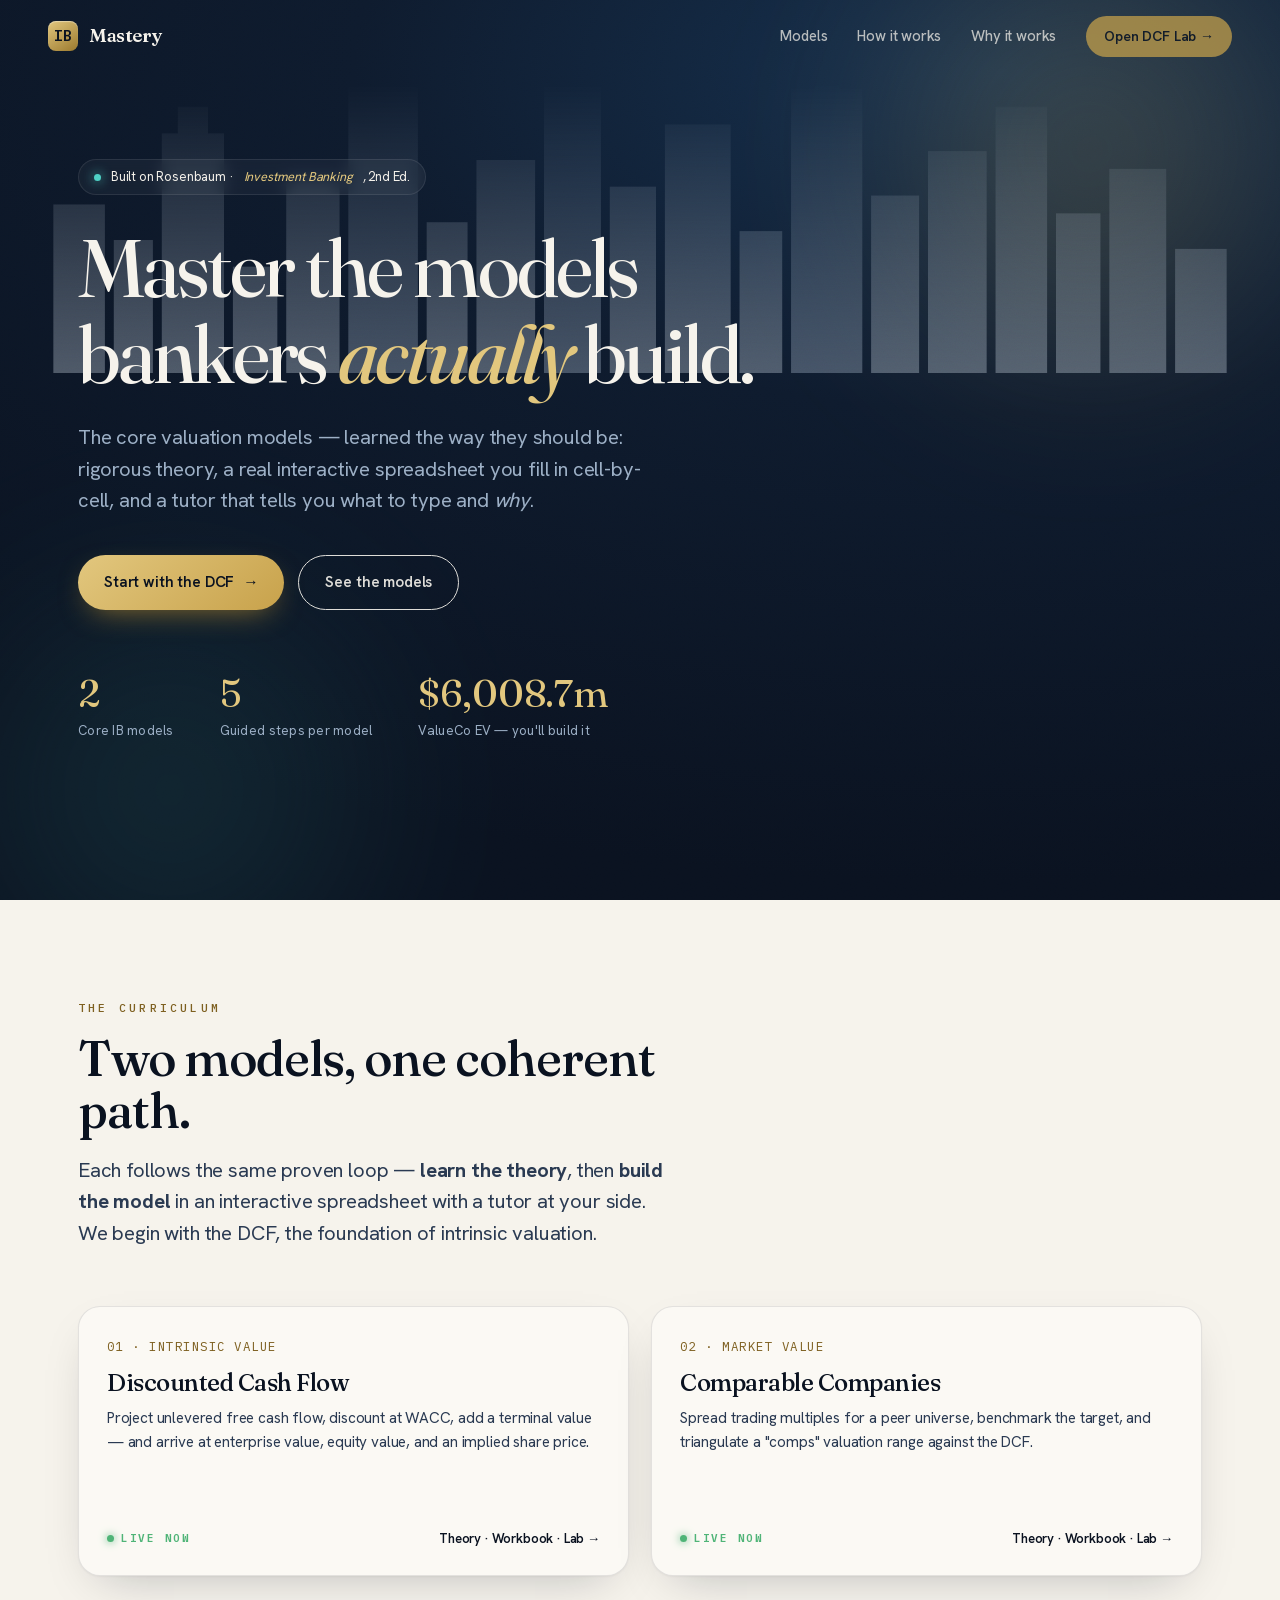
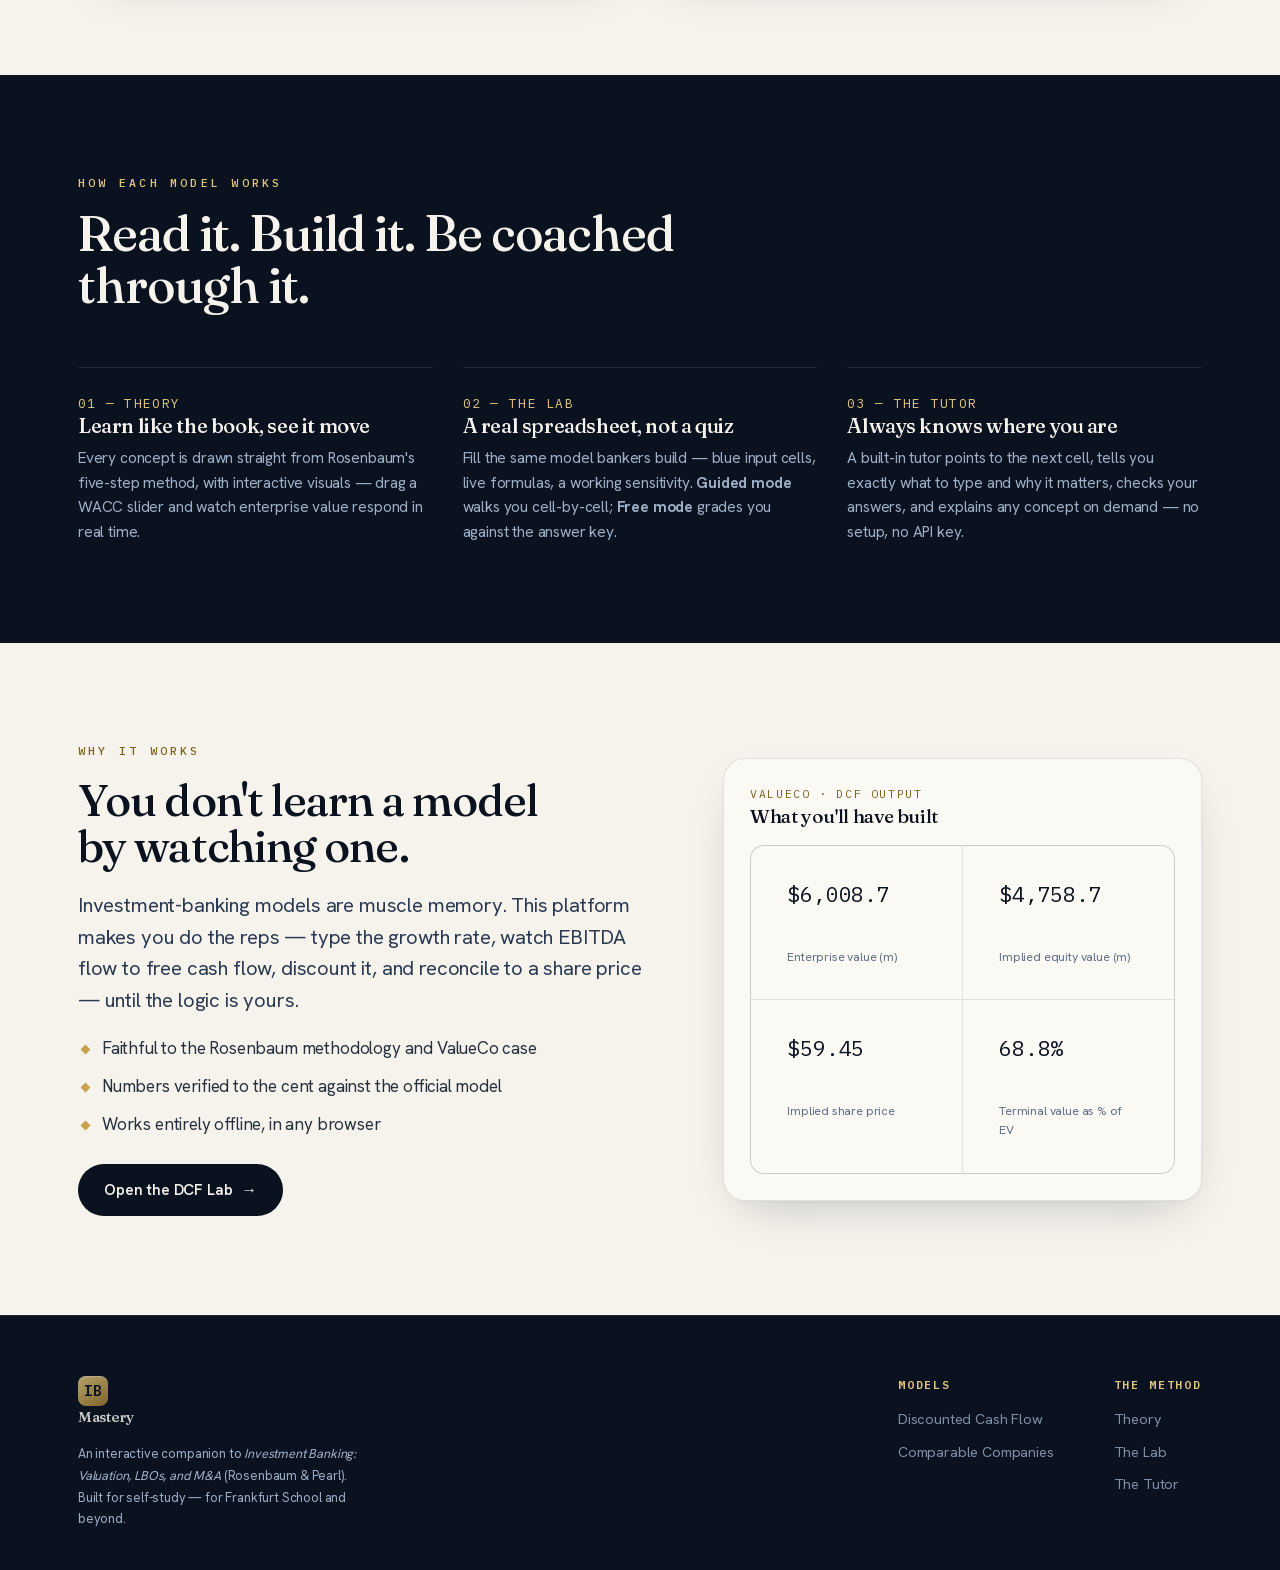
==== commit 3cabfb28: "Remove the four unbuilt 'coming soon' models from the landing page Drop the Precedent Transactions, " ====
--- a/index.html
+++ b/index.html
@@ -4,7 +4,7 @@
 <meta charset="UTF-8" />
 <meta name="viewport" content="width=device-width, initial-scale=1.0" />
 <title>IB Mastery — Learn the Models of Investment Banking</title>
-<meta name="description" content="An interactive way to master the six core investment-banking models from Rosenbaum — theory, a real interactive spreadsheet, and a built-in tutor." />
+<meta name="description" content="An interactive way to master the core investment-banking models from Rosenbaum — theory, a real interactive spreadsheet, and a built-in tutor." />
 <link rel="stylesheet" href="assets/fonts/fonts.css">
 <link rel="stylesheet" href="css/app.css">
 <link rel="stylesheet" href="css/dcf.css">
@@ -51,13 +51,13 @@
   <div class="wrap">
     <div class="hero-tag reveal in"><span class="dot"></span> Built on Rosenbaum · <em style="font-style:italic;color:var(--gold-soft)">Investment Banking</em>, 2nd&nbsp;Ed.</div>
     <h1 class="display reveal in" data-delay="1">Master the models<br>bankers <em>actually</em> build.</h1>
-    <p class="lead reveal in" data-delay="2">Six core valuation and transaction models — learned the way they should be: rigorous theory, a real interactive spreadsheet you fill in cell-by-cell, and a tutor that tells you what to type and <em>why</em>.</p>
+    <p class="lead reveal in" data-delay="2">The core valuation models — learned the way they should be: rigorous theory, a real interactive spreadsheet you fill in cell-by-cell, and a tutor that tells you what to type and <em>why</em>.</p>
     <div class="hero-actions reveal in" data-delay="3">
       <a href="dcf.html" class="btn btn-gold">Start with the DCF <span class="arrow">→</span></a>
-      <a href="#models" class="btn btn-ghost">See all six models</a>
+      <a href="#models" class="btn btn-ghost">See the models</a>
     </div>
     <div class="hero-stats reveal in" data-delay="4">
-      <div class="hero-stat"><div class="n mono" data-count="6">6</div><div class="l">Core IB models</div></div>
+      <div class="hero-stat"><div class="n mono" data-count="2">2</div><div class="l">Core IB models</div></div>
       <div class="hero-stat"><div class="n mono" data-count="5">5</div><div class="l">Guided steps per model</div></div>
       <div class="hero-stat"><div class="n">$6,008.7m</div><div class="l">ValueCo EV — you'll build it</div></div>
     </div>
@@ -69,7 +69,7 @@
   <div class="wrap">
     <div class="sec-head reveal">
       <div class="eyebrow">The curriculum</div>
-      <h2>The six models, one coherent path.</h2>
+      <h2>Two models, one coherent path.</h2>
       <p class="lead">Each follows the same proven loop — <strong>learn the theory</strong>, then <strong>build the model</strong> in an interactive spreadsheet with a tutor at your side. We begin with the DCF, the foundation of intrinsic valuation.</p>
     </div>
 
@@ -86,30 +86,6 @@
         <p>Spread trading multiples for a peer universe, benchmark the target, and triangulate a "comps" valuation range against the DCF.</p>
         <div class="foot"><span class="tag-live">Live now</span><span>Theory · Workbook · Lab →</span></div>
       </a>
-      <div class="card soon reveal" data-delay="3">
-        <div class="idx">03 · MARKET VALUE</div>
-        <h3>Precedent Transactions</h3>
-        <p>Derive valuation from multiples paid in comparable M&A deals — including the control premium.</p>
-        <div class="foot"><span class="tag-soon">Planned</span></div>
-      </div>
-      <div class="card soon reveal" data-delay="4">
-        <div class="idx">04 · SPONSOR RETURNS</div>
-        <h3>LBO Analysis</h3>
-        <p>Model a leveraged buyout end-to-end: sources & uses, a full debt schedule, and the IRR a financial sponsor earns.</p>
-        <div class="foot"><span class="tag-soon">Planned</span></div>
-      </div>
-      <div class="card soon reveal" data-delay="5">
-        <div class="idx">05 · DEAL IMPACT</div>
-        <h3>M&A / Merger Model</h3>
-        <p>Combine acquirer and target, layer in financing and synergies, and test whether the deal is accretive or dilutive to EPS.</p>
-        <div class="foot"><span class="tag-soon">Planned</span></div>
-      </div>
-      <div class="card soon reveal" data-delay="6">
-        <div class="idx">06 · GOING PUBLIC</div>
-        <h3>IPO Valuation</h3>
-        <p>Value a company for its public-market debut and work back to an offering price range.</p>
-        <div class="foot"><span class="tag-soon">Planned</span></div>
-      </div>
     </div>
   </div>
 </section>
@@ -183,8 +159,6 @@
         <h5>Models</h5>
         <a href="dcf.html">Discounted Cash Flow</a>
         <a href="comps.html">Comparable Companies</a>
-        <a href="#models">Precedent Transactions</a>
-        <a href="#models">LBO · M&A · IPO</a>
       </div>
       <div>
         <h5>The method</h5>
--- a/css/app.css
+++ b/css/app.css
@@ -171,7 +171,7 @@
 /* ============================ MODEL CARDS ============================== */
 .sec-head { max-width: 60ch; margin-bottom: 56px; }
 .sec-head h2 { font-size: clamp(2rem, 4vw, 3.1rem); margin: 16px 0 18px; }
-.grid-cards { display: grid; grid-template-columns: repeat(3, 1fr); gap: 22px; }
+.grid-cards { display: grid; grid-template-columns: repeat(2, 1fr); gap: 22px; }
 .card {
   position: relative; background: var(--paper-2); border: 1px solid var(--line-dk); border-radius: var(--r-lg);
   padding: 30px 28px 26px; overflow: hidden; transition: transform .35s var(--ease), box-shadow .35s, border-color .35s;
